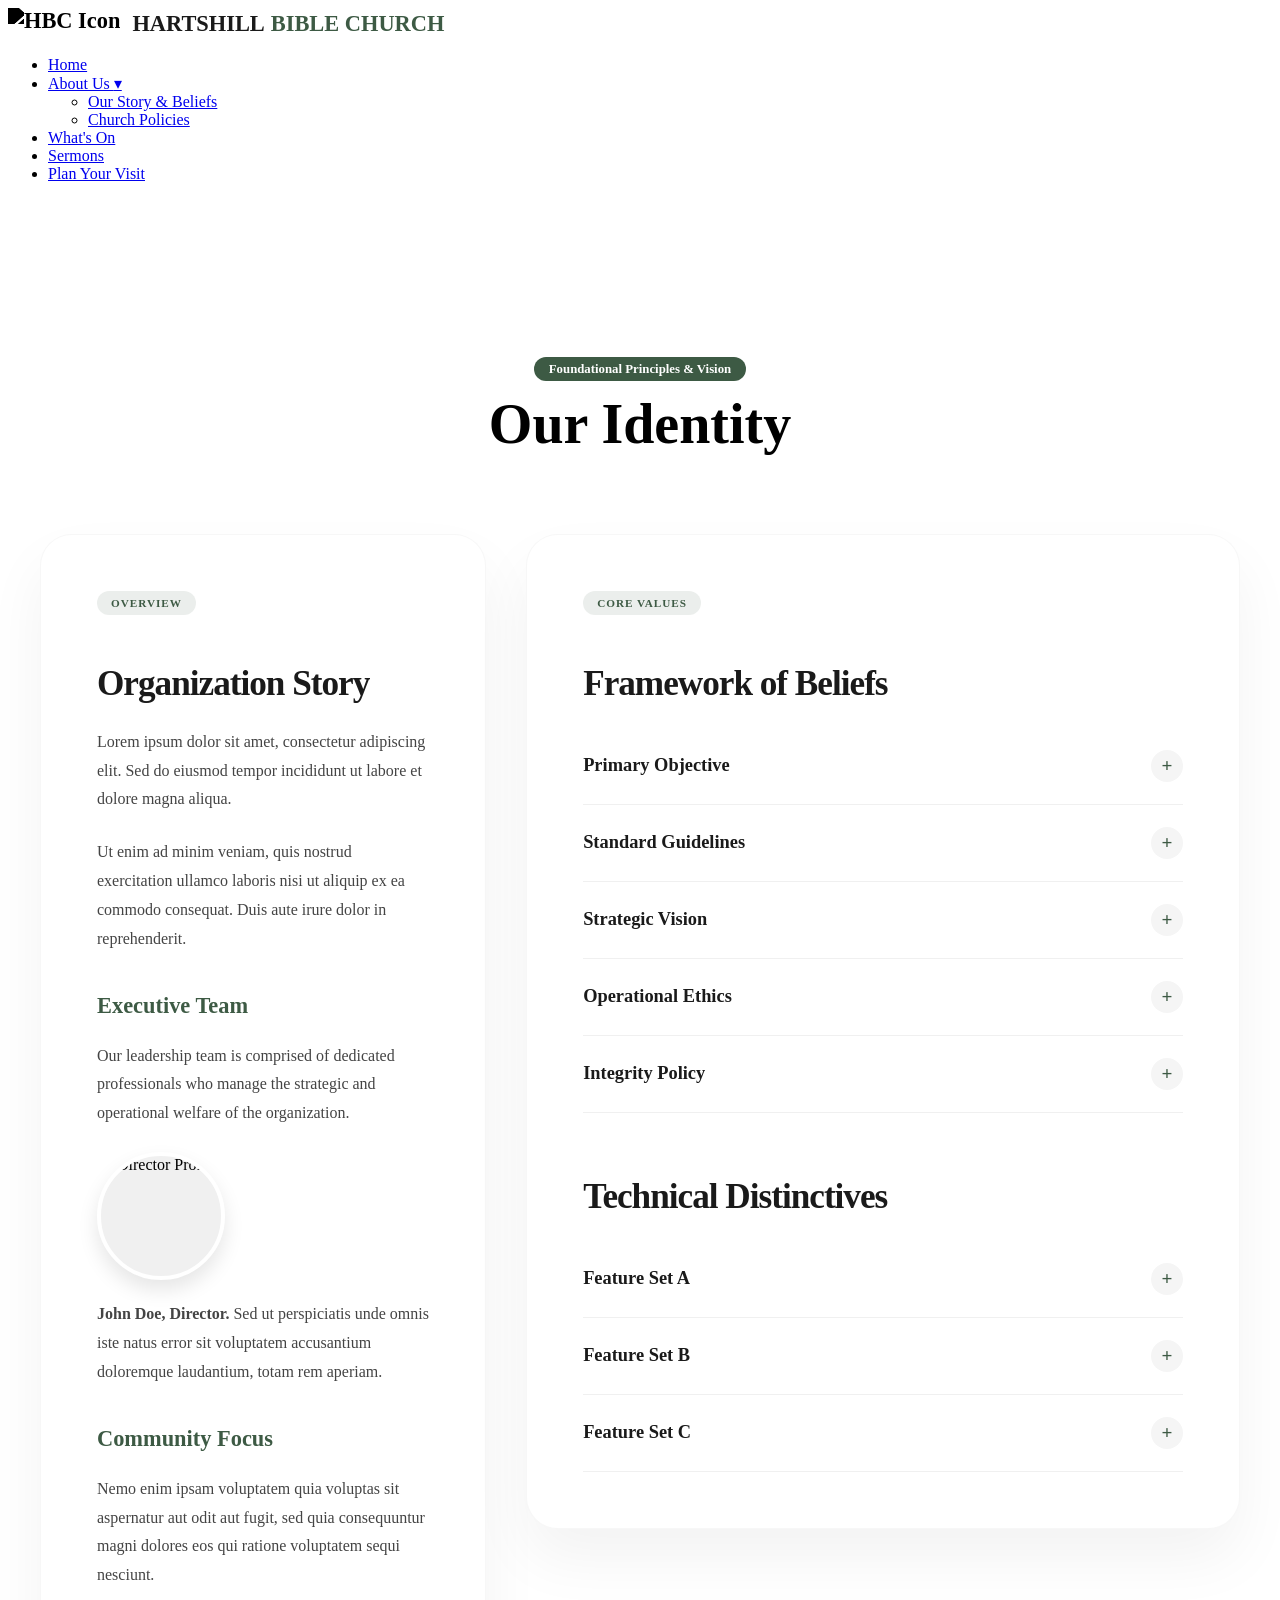
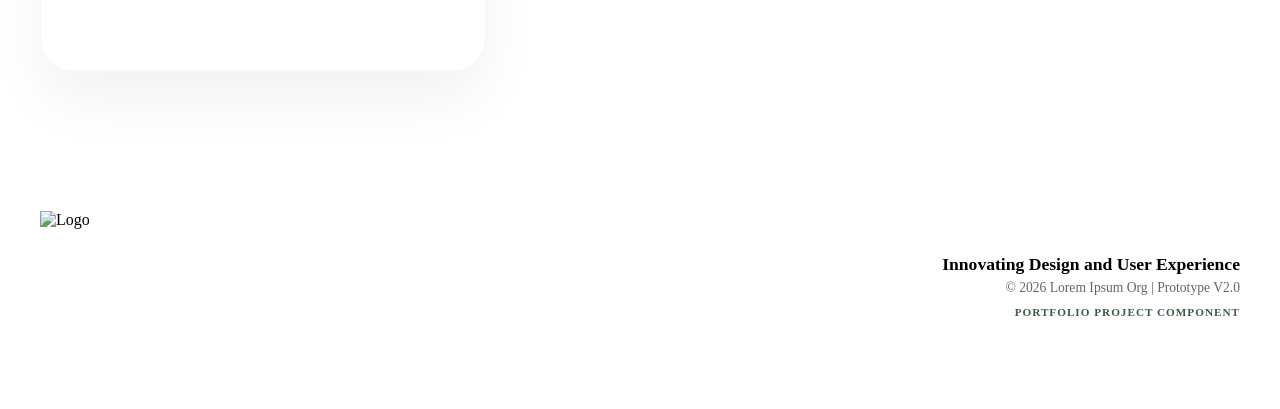
==== About1.html @ 1adec82d "Initial Commit new" ====
<!DOCTYPE html>
<html lang="en">
<head>
    <meta charset="UTF-8">
    <meta name="viewport" content="width=device-width, initial-scale=1.0">
    <title>Brand Identity | Portfolio Prototype</title>
    <link href="https://fonts.googleapis.com/css2?family=Plus+Jakarta+Sans:wght@300;400;600;800&display=swap" rel="stylesheet">
    <link rel="stylesheet" href="../Hartshill/Styles.css">
    <style>
        :root { --primary: #3d5a44; --accent: #c4a47c; }
        
        /* --- NAV LOGO (MATCHED) --- */
        .nav-logo-icon { 
            height: 32px; 
            width: auto;
            vertical-align: middle; 
            margin-right: 12px; 
            display: inline-block;
            filter: brightness(0); 
        }
        .logo { 
            display: flex; 
            align-items: center; 
            font-weight: 800; 
            font-size: 1.4rem; 
            text-decoration: none;
            color: #1a1a1a;
        }
        .logo span { color: var(--primary); margin-left: 6px; }

        /* --- HERO --- */
        .identity-hero {
            padding: 160px 0 100px;
            background: linear-gradient(rgba(255, 255, 255, 0.7), rgba(255, 255, 255, 1)), 
                        url('../Hartshill/images/index/image.jpg');
            background-size: cover; background-position: center; text-align: center;
        }

        /* --- LAYOUT GRID --- */
        .main-container {
            max-width: 1200px;
            margin: -60px auto 100px;
            padding: 0 20px;
            display: grid;
            grid-template-columns: 1fr 1.6fr;
            gap: 40px;
        }

        .info-card {
            background: white;
            border-radius: 32px;
            padding: 3.5rem;
            box-shadow: 0 30px 60px rgba(0,0,0,0.05);
            border: 1px solid rgba(0,0,0,0.03);
            height: fit-content;
        }

        .tag {
            display: inline-block;
            padding: 6px 14px;
            background: rgba(61, 90, 68, 0.1);
            color: var(--primary);
            border-radius: 50px;
            font-size: 0.7rem;
            font-weight: 800;
            text-transform: uppercase;
            letter-spacing: 1px;
            margin-bottom: 20px;
        }

        h2 { font-size: 2.2rem; font-weight: 800; margin-bottom: 1.5rem; color: #1a1a1a; letter-spacing: -1px; }
        h3 { font-size: 1.4rem; font-weight: 700; margin-top: 2.5rem; color: var(--primary); }
        .full-paragraph { font-size: 1rem; line-height: 1.8; color: #444; margin-bottom: 1.5rem; }

        /* --- LEADERSHIP IMAGE STYLE --- */
        .pastor-image-container {
            width: 120px;
            height: 120px;
            border-radius: 50%;
            background: #f0f0f0;
            border: 4px solid white;
            box-shadow: 0 10px 20px rgba(0,0,0,0.1);
            margin-bottom: 20px;
            overflow: hidden;
            display: flex;
            align-items: center;
            justify-content: center;
        }
        .pastor-image-container img {
            width: 100%;
            height: 100%;
            object-fit: cover;
        }

        /* --- PLUS MINUS ACCORDION --- */
        .accordion-item { border-bottom: 1px solid #f0f0f0; }
        .accordion-header {
            width: 100%;
            padding: 22px 0;
            display: flex;
            justify-content: space-between;
            align-items: center;
            cursor: pointer;
            font-weight: 700;
            font-size: 1.15rem;
            background: none;
            border: none;
            text-align: left;
            color: #1a1a1a;
            font-family: inherit;
        }
        .symbol {
            width: 32px; height: 32px;
            background: #f5f5f5;
            border-radius: 50%;
            display: flex; align-items: center; justify-content: center;
            font-size: 1.2rem; color: var(--primary);
            transition: all 0.3s ease;
        }
        .symbol::after { content: '+'; }
        .accordion-item.active .symbol { background: var(--primary); color: white; transform: rotate(180deg); }
        .accordion-item.active .symbol::after { content: '−'; }

        .accordion-content {
            max-height: 0;
            overflow: hidden;
            transition: max-height 0.6s cubic-bezier(0.4, 0, 0.2, 1), opacity 0.4s ease;
            opacity: 0;
        }
        .accordion-item.active .accordion-content { max-height: 3000px; padding-bottom: 30px; opacity: 1; }

        /* --- FOOTER --- */
        .footer-logo {
            height: 150px; 
            width: auto;
            opacity: 1.8;
        }

        .footer-container {
            display: flex;
            justify-content: space-between;
            align-items: center;
            max-width: 1200px;
            margin: 0 auto;
            padding: 40px 20px;
        }

        .fiec-tag-small {
            font-size: 0.7rem;
            letter-spacing: 1px;
            text-transform: uppercase;
            font-weight: 800;
            color: var(--primary);
        }

        @media (max-width: 1024px) {
            .main-container { grid-template-columns: 1fr; margin-top: -40px; }
            .footer-container { flex-direction: column; text-align: center; gap: 20px; }
            .footer-right-content { text-align: center !important; }
        }
    </style>
</head>
<body>

    <nav class="navbar">
        <a href="../Hartshill/index.html" class="logo">
            <img src="../Hartshill/images/logo/cross.svg" alt="HBC Icon" class="nav-logo-icon">
            HARTSHILL <span>BIBLE CHURCH</span>
        </a>
        <ul class="nav-links">
            <li><a href="../Hartshill/index.html">Home</a></li>
            <li class="dropdown">
                <a href="../Hartshill/About1.html" class="dropbtn">About Us <span class="chevron">▾</span></a>
                <ul class="dropdown-content">
                    <li><a href="../Hartshill/About1.html">Our Story & Beliefs</a></li>
                    <li><a href="../Hartshill/About2.html">Church Policies</a></li>
                </ul>
            </li>
            <li><a href="../Hartshill/whatson.html">What's On</a></li>
            <li><a href="../Hartshill/sermons.html">Sermons</a></li>
            <li><a href="../Hartshill/contacts.html" class="btn-nav">Plan Your Visit</a></li>
        </ul>
    </nav>

    <header class="identity-hero">
        <div class="hero-content">
            <span class="badge" style="background: var(--primary); color: white; padding: 5px 15px; border-radius: 20px; font-size: 0.8rem; font-weight: 700;">Foundational Principles & Vision</span>
            <h1 style="font-size: 3.5rem; margin-top: 15px;">Our <span>Identity</span></h1>
        </div>
    </header>

    <div class="main-container">
        <aside>
            <section class="info-card">
                <span class="tag">Overview</span>
                <h2>Organization Story</h2>
                <p class="full-paragraph">Lorem ipsum dolor sit amet, consectetur adipiscing elit. Sed do eiusmod tempor incididunt ut labore et dolore magna aliqua.</p>
                <p class="full-paragraph">Ut enim ad minim veniam, quis nostrud exercitation ullamco laboris nisi ut aliquip ex ea commodo consequat. Duis aute irure dolor in reprehenderit.</p>

                <h3>Executive Team</h3>
                <p class="full-paragraph">Our leadership team is comprised of dedicated professionals who manage the strategic and operational welfare of the organization.</p>
                <div class="pastor-image-container">
                    <img src="../Hartshill/images/index/ProfilePic.avif" alt="Director Profile">
                </div>
                <p class="full-paragraph"><strong>John Doe, Director.</strong> Sed ut perspiciatis unde omnis iste natus error sit voluptatem accusantium doloremque laudantium, totam rem aperiam.</p>

                <h3>Community Focus</h3>
                <p class="full-paragraph">Nemo enim ipsam voluptatem quia voluptas sit aspernatur aut odit aut fugit, sed quia consequuntur magni dolores eos qui ratione voluptatem sequi nesciunt.</p>
            </section>
        </aside>
        <main>
            <section class="info-card">
                <span class="tag">Core Values</span>
                <h2>Framework of Beliefs</h2>
                
                <div class="accordion">
                    <div class="accordion-item">
                        <button class="accordion-header">Primary Objective <span class="symbol"></span></button>
                        <div class="accordion-content">
                            <p class="full-paragraph">At vero eos et accusamus et iusto odio dignissimos ducimus qui blanditiis praesentium voluptatum deleniti atque corrupti quos dolores et quas molestias excepturi sint occaecati cupiditate non provident.</p>
                        </div>
                    </div>

                    <div class="accordion-item">
                        <button class="accordion-header">Standard Guidelines <span class="symbol"></span></button>
                        <div class="accordion-content">
                            <p class="full-paragraph">Similique sunt in culpa qui officia deserunt mollitia animi, id est laborum et dolorum fuga. Et harum quidem rerum facilis est et expedita distinctio. Nam libero tempore, cum soluta nobis est eligendi optio cumque nihil impedit.</p>
                        </div>
                    </div>

                    <div class="accordion-item">
                        <button class="accordion-header">Strategic Vision <span class="symbol"></span></button>
                        <div class="accordion-content">
                            <p class="full-paragraph">Temporibus autem quibusdam et aut officiis debitis aut rerum necessitatibus saepe eveniet ut et voluptates repudiandae sint et molestiae non recusandae. Itaque earum rerum hic tenetur a sapiente delectus.</p>
                        </div>
                    </div>

                    <div class="accordion-item">
                        <button class="accordion-header">Operational Ethics <span class="symbol"></span></button>
                        <div class="accordion-content">
                            <p class="full-paragraph">Quis autem vel eum iure reprehenderit qui in ea voluptate velit esse quam nihil molestiae consequatur, vel illum qui dolorem eum fugiat quo voluptas nulla pariatur?</p>
                        </div>
                    </div>

                    <div class="accordion-item">
                        <button class="accordion-header">Integrity Policy <span class="symbol"></span></button>
                        <div class="accordion-content">
                            <p class="full-paragraph">Ut enim ad minima veniam, quis nostrum exercitationem ullam corporis suscipit laboriosam, nisi ut aliquid ex ea commodi consequatur? Quis autem vel eum iure reprehenderit qui in ea voluptate.</p>
                        </div>
                    </div>
                </div>

                <h2 style="margin-top: 4rem;">Technical Distinctives</h2>
                <div class="accordion">
                    <div class="accordion-item">
                        <button class="accordion-header">Feature Set A <span class="symbol"></span></button>
                        <div class="accordion-content">
                            <p class="full-paragraph">Sed ut perspiciatis unde omnis iste natus error sit voluptatem accusantium doloremque laudantium, totam rem aperiam, eaque ipsa quae ab illo inventore veritatis et quasi architecto beatae vitae dicta sunt explicabo.</p>
                        </div>
                    </div>

                    <div class="accordion-item">
                        <button class="accordion-header">Feature Set B <span class="symbol"></span></button>
                        <div class="accordion-content">
                            <p class="full-paragraph">Ratione voluptatem sequi nesciunt. Neque porro quisquam est, qui dolorem ipsum quia dolor sit amet, consectetur, adipisci velit, sed quia non numquam eius modi tempora incidunt ut labore et dolore magnam aliquam quaerat voluptatem.</p>
                        </div>
                    </div>

                    <div class="accordion-item">
                        <button class="accordion-header">Feature Set C <span class="symbol"></span></button>
                        <div class="accordion-content">
                            <p class="full-paragraph">Nisi ut aliquid ex ea commodi consequatur? Quis autem vel eum iure reprehenderit qui in ea voluptate velit esse quam nihil molestiae consequatur, vel illum qui dolorem eum fugiat quo voluptas nulla pariatur.</p>
                        </div>
                    </div>
                </div>
            </section>
        </main>
    </div>

   <footer class="modern-footer">
        <div class="footer-container">
            <img src="../Hartshill/images/logo/logo.svg" alt="Logo" class="footer-logo">
            <div class="footer-right-content" style="text-align: right;">
                <div style="font-weight: 700; font-size: 1.1rem; margin-bottom: 5px;">Innovating Design and User Experience</div>
                <div style="color: #666; font-size: 0.85rem;">© 2026 Lorem Ipsum Org | Prototype V2.0</div>
                <div class="fiec-tag-small" style="margin-top: 10px;">Portfolio Project Component</div>
            </div>
        </div>
    </footer>

    <script>
        document.querySelectorAll('.accordion-header').forEach(button => {
            button.addEventListener('click', () => {
                const item = button.parentElement;
                item.classList.toggle('active');
            });
        });
    </script>
</body>
</html>
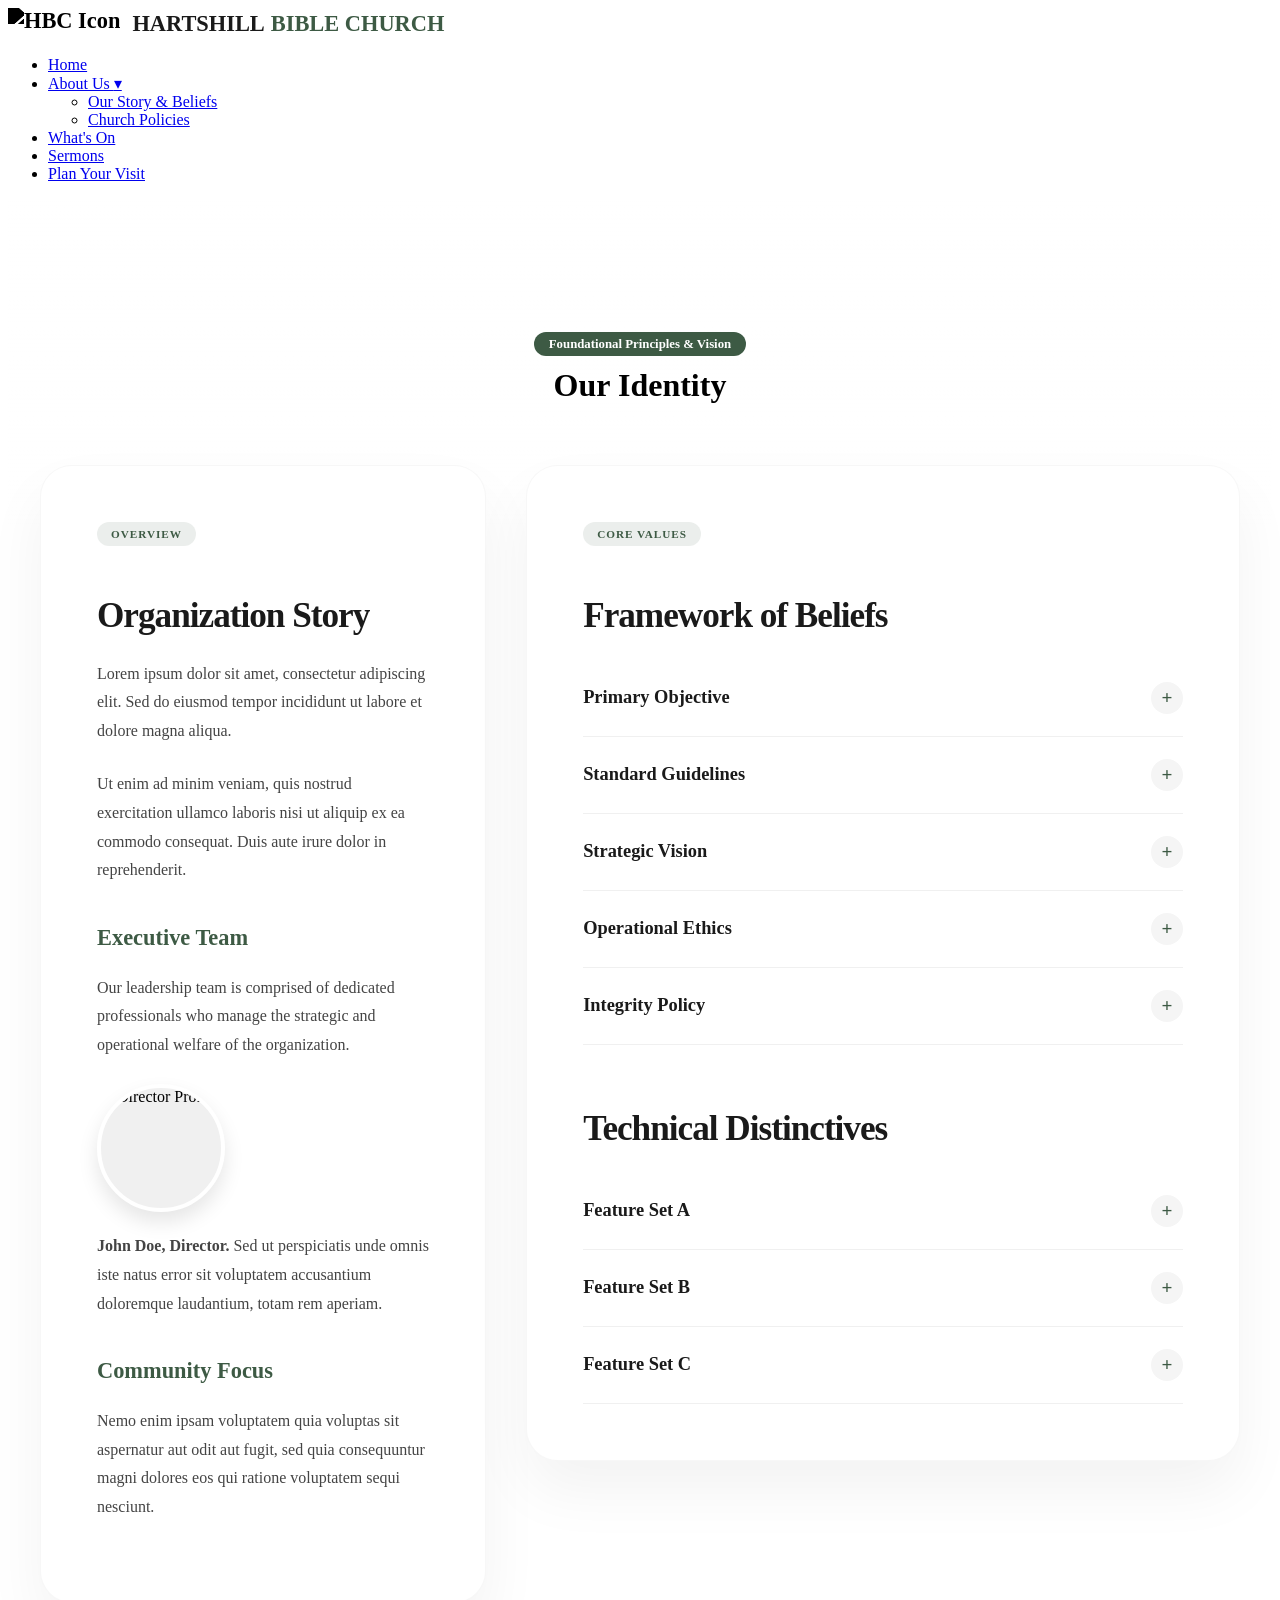
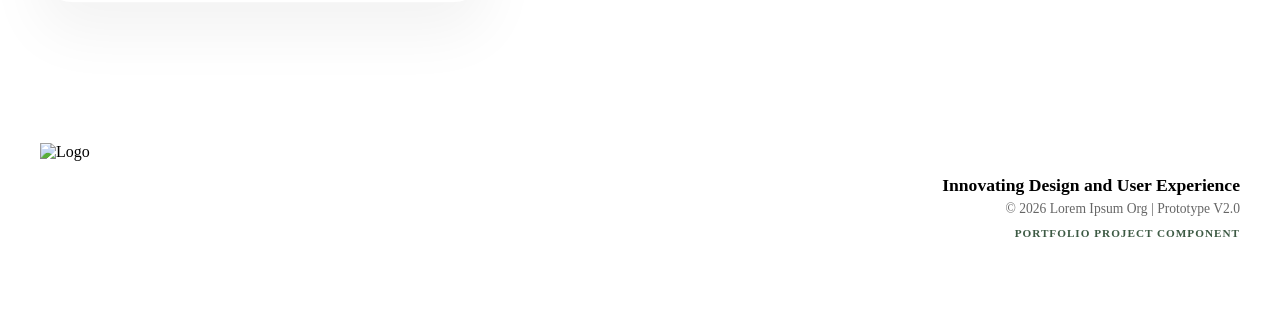
==== commit 3e2956bc: "new" ====
--- a/About1.html
+++ b/About1.html
@@ -30,7 +30,8 @@
 
         /* --- HERO --- */
         .identity-hero {
-            padding: 160px 0 100px;
+            /* Responsive padding using clamp */
+            padding: clamp(100px, 15vh, 160px) 20px 100px;
             background: linear-gradient(rgba(255, 255, 255, 0.7), rgba(255, 255, 255, 1)), 
                         url('../Hartshill/images/index/image.jpg');
             background-size: cover; background-position: center; text-align: center;
@@ -49,7 +50,8 @@
         .info-card {
             background: white;
             border-radius: 32px;
-            padding: 3.5rem;
+            /* Fluid padding for better mobile experience */
+            padding: clamp(1.5rem, 5vw, 3.5rem);
             box-shadow: 0 30px 60px rgba(0,0,0,0.05);
             border: 1px solid rgba(0,0,0,0.03);
             height: fit-content;
@@ -68,7 +70,7 @@
             margin-bottom: 20px;
         }
 
-        h2 { font-size: 2.2rem; font-weight: 800; margin-bottom: 1.5rem; color: #1a1a1a; letter-spacing: -1px; }
+        h2 { font-size: clamp(1.8rem, 4vw, 2.2rem); font-weight: 800; margin-bottom: 1.5rem; color: #1a1a1a; letter-spacing: -1px; }
         h3 { font-size: 1.4rem; font-weight: 700; margin-top: 2.5rem; color: var(--primary); }
         .full-paragraph { font-size: 1rem; line-height: 1.8; color: #444; margin-bottom: 1.5rem; }
 
@@ -116,6 +118,7 @@
             display: flex; align-items: center; justify-content: center;
             font-size: 1.2rem; color: var(--primary);
             transition: all 0.3s ease;
+            flex-shrink: 0; /* Prevents icon from squishing */
         }
         .symbol::after { content: '+'; }
         .accordion-item.active .symbol { background: var(--primary); color: white; transform: rotate(180deg); }
@@ -131,9 +134,9 @@
 
         /* --- FOOTER --- */
         .footer-logo {
-            height: 150px; 
+            height: clamp(80px, 10vw, 150px); 
             width: auto;
-            opacity: 1.8;
+            opacity: 1; /* Corrected from 1.8 to 1 */
         }
 
         .footer-container {
@@ -154,7 +157,12 @@
         }
 
         @media (max-width: 1024px) {
-            .main-container { grid-template-columns: 1fr; margin-top: -40px; }
+            .main-container { 
+                grid-template-columns: 1fr; 
+                margin-top: -40px; 
+                gap: 20px;
+            }
+            .hero-content h1 { font-size: 2.5rem !important; }
             .footer-container { flex-direction: column; text-align: center; gap: 20px; }
             .footer-right-content { text-align: center !important; }
         }
@@ -185,7 +193,7 @@
     <header class="identity-hero">
         <div class="hero-content">
             <span class="badge" style="background: var(--primary); color: white; padding: 5px 15px; border-radius: 20px; font-size: 0.8rem; font-weight: 700;">Foundational Principles & Vision</span>
-            <h1 style="font-size: 3.5rem; margin-top: 15px;">Our <span>Identity</span></h1>
+            <h1 style="margin-top: 15px;">Our <span>Identity</span></h1>
         </div>
     </header>
 
@@ -231,7 +239,7 @@
                     <div class="accordion-item">
                         <button class="accordion-header">Strategic Vision <span class="symbol"></span></button>
                         <div class="accordion-content">
-                            <p class="full-paragraph">Temporibus autem quibusdam et aut officiis debitis aut rerum necessitatibus saepe eveniet ut et voluptates repudiandae sint et molestiae non recusandae. Itaque earum rerum hic tenetur a sapiente delectus.</p>
+                            <p class="full-paragraph">Temporibus autem quibusdam et aut offices debitis aut rerum necessitatibus saepe eveniet ut et voluptates repudiandae sint et molestiae non recusandae. Itaque earum rerum hic tenetur a sapiente delectus.</p>
                         </div>
                     </div>
 
@@ -292,6 +300,14 @@
         document.querySelectorAll('.accordion-header').forEach(button => {
             button.addEventListener('click', () => {
                 const item = button.parentElement;
+                
+                // Optional: Close other items when one opens
+                /*
+                document.querySelectorAll('.accordion-item').forEach(otherItem => {
+                    if (otherItem !== item) otherItem.classList.remove('active');
+                });
+                */
+                
                 item.classList.toggle('active');
             });
         });
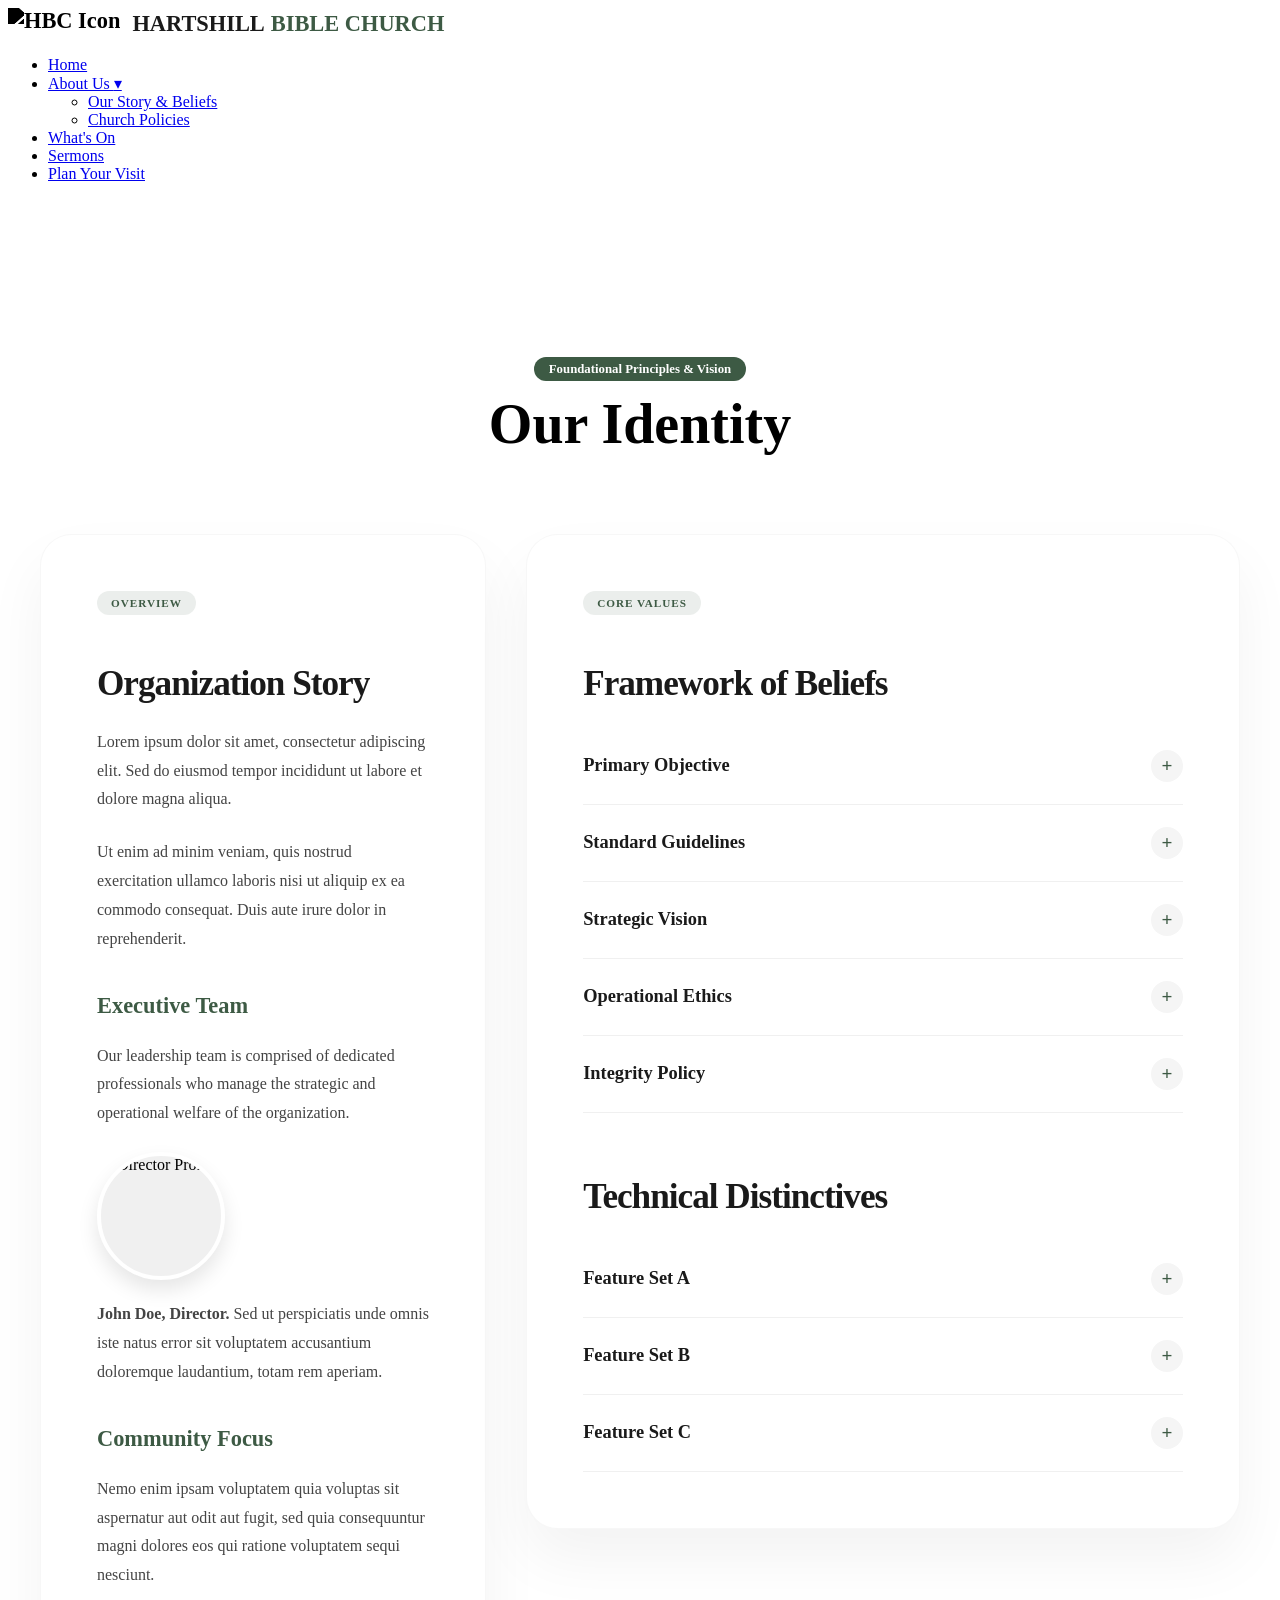
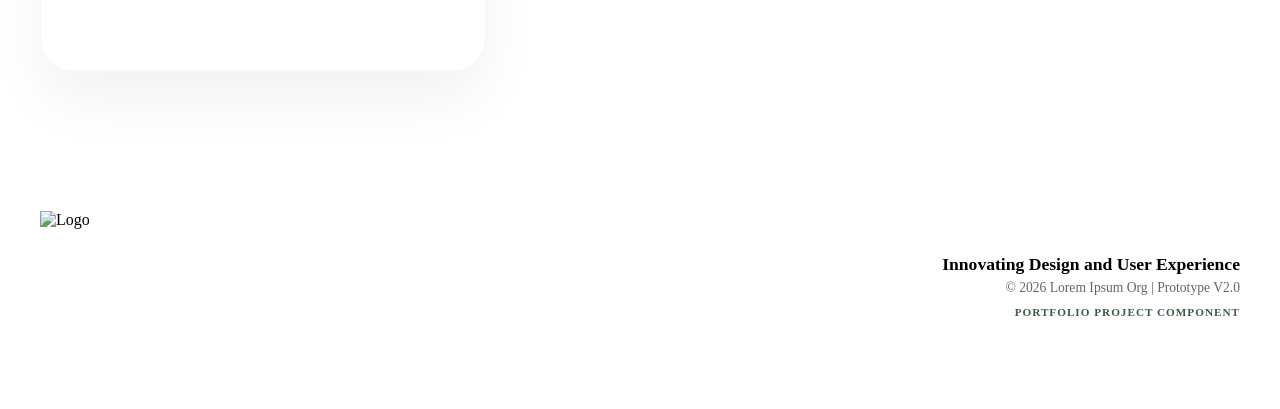
==== commit a5a9a528: "redone" ====
--- a/About1.html
+++ b/About1.html
@@ -30,8 +30,7 @@
 
         /* --- HERO --- */
         .identity-hero {
-            /* Responsive padding using clamp */
-            padding: clamp(100px, 15vh, 160px) 20px 100px;
+            padding: 160px 0 100px;
             background: linear-gradient(rgba(255, 255, 255, 0.7), rgba(255, 255, 255, 1)), 
                         url('../Hartshill/images/index/image.jpg');
             background-size: cover; background-position: center; text-align: center;
@@ -50,8 +49,7 @@
         .info-card {
             background: white;
             border-radius: 32px;
-            /* Fluid padding for better mobile experience */
-            padding: clamp(1.5rem, 5vw, 3.5rem);
+            padding: 3.5rem;
             box-shadow: 0 30px 60px rgba(0,0,0,0.05);
             border: 1px solid rgba(0,0,0,0.03);
             height: fit-content;
@@ -70,7 +68,7 @@
             margin-bottom: 20px;
         }
 
-        h2 { font-size: clamp(1.8rem, 4vw, 2.2rem); font-weight: 800; margin-bottom: 1.5rem; color: #1a1a1a; letter-spacing: -1px; }
+        h2 { font-size: 2.2rem; font-weight: 800; margin-bottom: 1.5rem; color: #1a1a1a; letter-spacing: -1px; }
         h3 { font-size: 1.4rem; font-weight: 700; margin-top: 2.5rem; color: var(--primary); }
         .full-paragraph { font-size: 1rem; line-height: 1.8; color: #444; margin-bottom: 1.5rem; }
 
@@ -118,7 +116,6 @@
             display: flex; align-items: center; justify-content: center;
             font-size: 1.2rem; color: var(--primary);
             transition: all 0.3s ease;
-            flex-shrink: 0; /* Prevents icon from squishing */
         }
         .symbol::after { content: '+'; }
         .accordion-item.active .symbol { background: var(--primary); color: white; transform: rotate(180deg); }
@@ -134,9 +131,9 @@
 
         /* --- FOOTER --- */
         .footer-logo {
-            height: clamp(80px, 10vw, 150px); 
+            height: 150px; 
             width: auto;
-            opacity: 1; /* Corrected from 1.8 to 1 */
+            opacity: 1.8;
         }
 
         .footer-container {
@@ -157,12 +154,7 @@
         }
 
         @media (max-width: 1024px) {
-            .main-container { 
-                grid-template-columns: 1fr; 
-                margin-top: -40px; 
-                gap: 20px;
-            }
-            .hero-content h1 { font-size: 2.5rem !important; }
+            .main-container { grid-template-columns: 1fr; margin-top: -40px; }
             .footer-container { flex-direction: column; text-align: center; gap: 20px; }
             .footer-right-content { text-align: center !important; }
         }
@@ -193,7 +185,7 @@
     <header class="identity-hero">
         <div class="hero-content">
             <span class="badge" style="background: var(--primary); color: white; padding: 5px 15px; border-radius: 20px; font-size: 0.8rem; font-weight: 700;">Foundational Principles & Vision</span>
-            <h1 style="margin-top: 15px;">Our <span>Identity</span></h1>
+            <h1 style="font-size: 3.5rem; margin-top: 15px;">Our <span>Identity</span></h1>
         </div>
     </header>
 
@@ -239,7 +231,7 @@
                     <div class="accordion-item">
                         <button class="accordion-header">Strategic Vision <span class="symbol"></span></button>
                         <div class="accordion-content">
-                            <p class="full-paragraph">Temporibus autem quibusdam et aut offices debitis aut rerum necessitatibus saepe eveniet ut et voluptates repudiandae sint et molestiae non recusandae. Itaque earum rerum hic tenetur a sapiente delectus.</p>
+                            <p class="full-paragraph">Temporibus autem quibusdam et aut officiis debitis aut rerum necessitatibus saepe eveniet ut et voluptates repudiandae sint et molestiae non recusandae. Itaque earum rerum hic tenetur a sapiente delectus.</p>
                         </div>
                     </div>
 
@@ -300,14 +292,6 @@
         document.querySelectorAll('.accordion-header').forEach(button => {
             button.addEventListener('click', () => {
                 const item = button.parentElement;
-                
-                // Optional: Close other items when one opens
-                /*
-                document.querySelectorAll('.accordion-item').forEach(otherItem => {
-                    if (otherItem !== item) otherItem.classList.remove('active');
-                });
-                */
-                
                 item.classList.toggle('active');
             });
         });
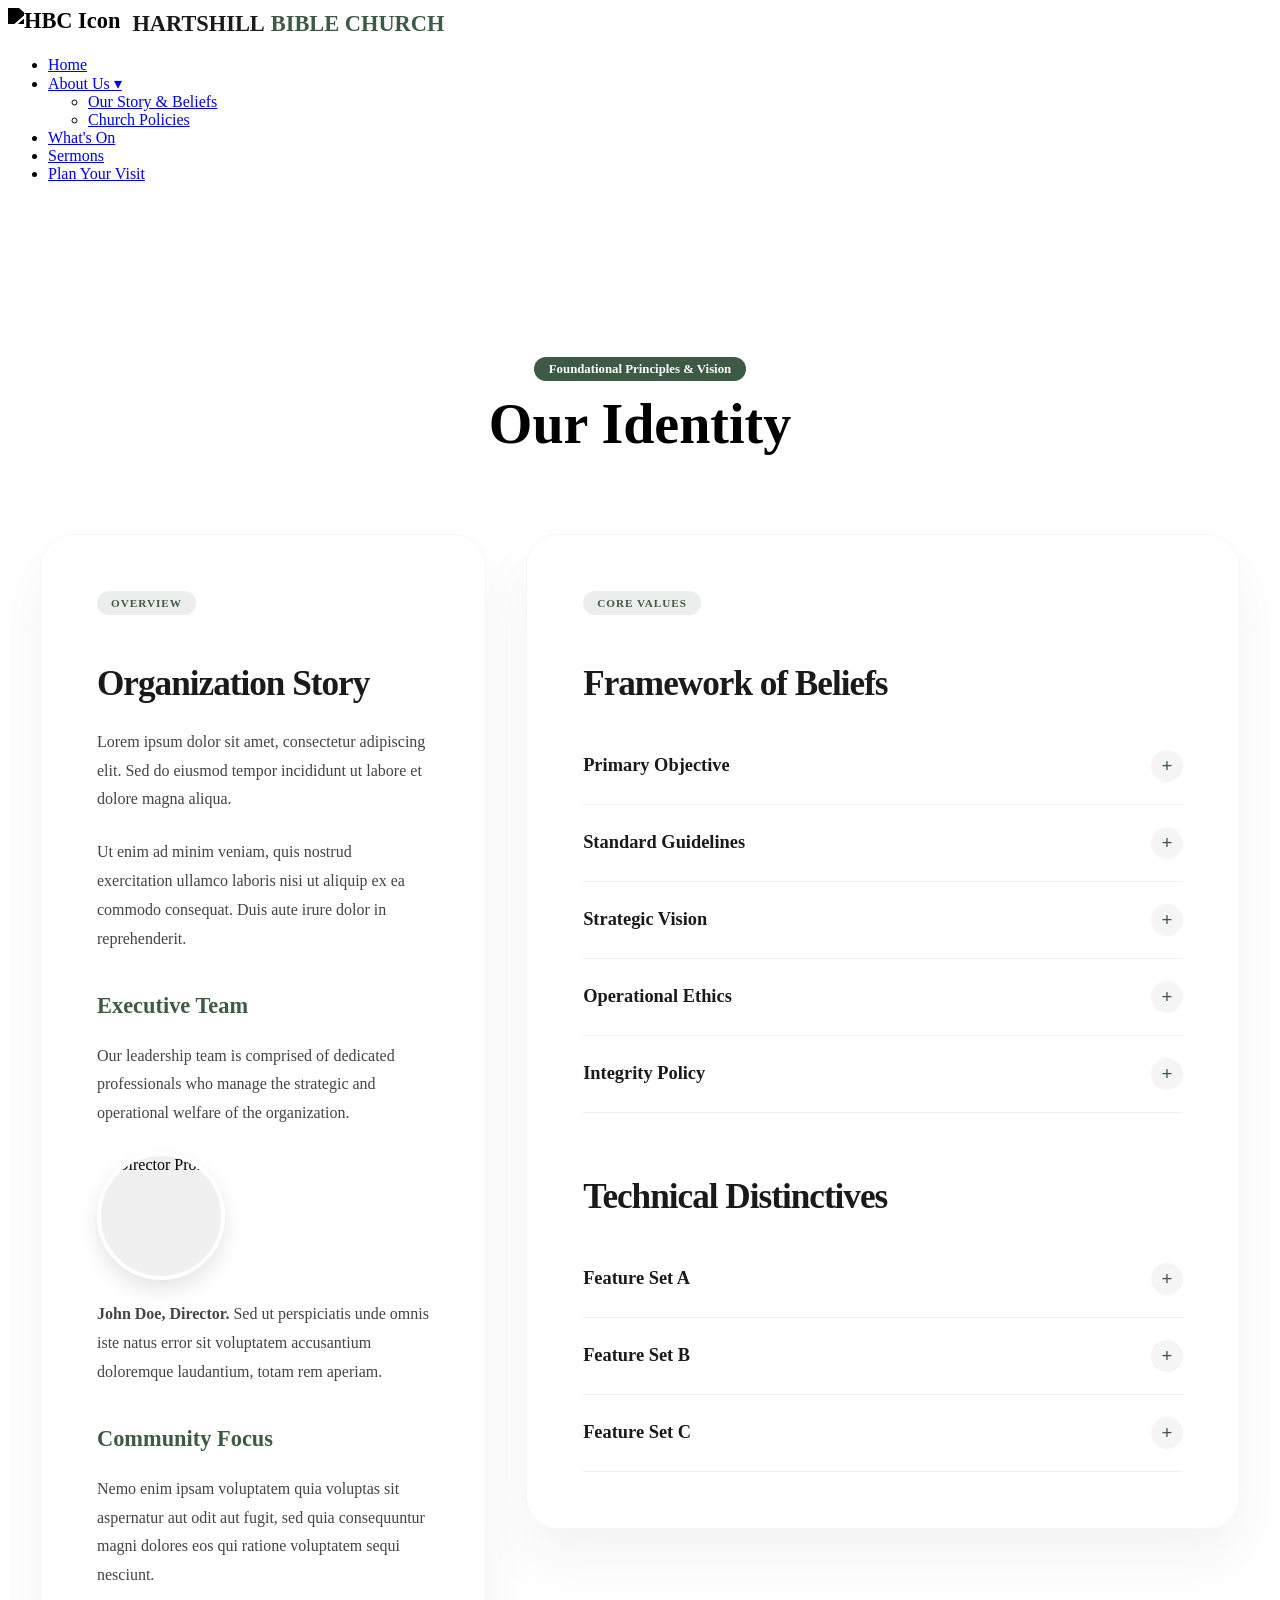
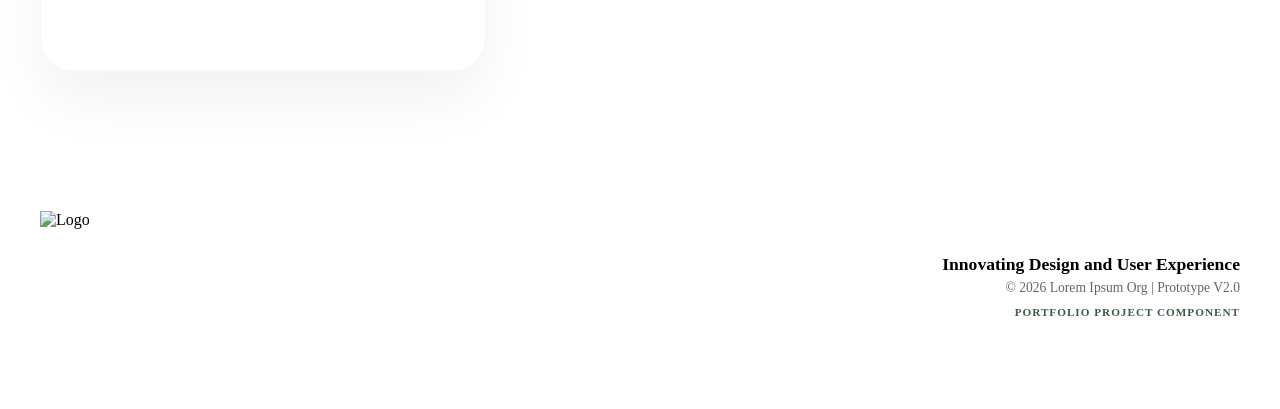
==== commit 3fd40df1: "changes" ====
--- a/About1.html
+++ b/About1.html
@@ -163,24 +163,33 @@
 <body>
 
     <nav class="navbar">
-        <a href="../Hartshill/index.html" class="logo">
-            <img src="../Hartshill/images/logo/cross.svg" alt="HBC Icon" class="nav-logo-icon">
-            HARTSHILL <span>BIBLE CHURCH</span>
-        </a>
-        <ul class="nav-links">
-            <li><a href="../Hartshill/index.html">Home</a></li>
-            <li class="dropdown">
-                <a href="../Hartshill/About1.html" class="dropbtn">About Us <span class="chevron">▾</span></a>
-                <ul class="dropdown-content">
-                    <li><a href="../Hartshill/About1.html">Our Story & Beliefs</a></li>
-                    <li><a href="../Hartshill/About2.html">Church Policies</a></li>
-                </ul>
-            </li>
-            <li><a href="../Hartshill/whatson.html">What's On</a></li>
-            <li><a href="../Hartshill/sermons.html">Sermons</a></li>
-            <li><a href="../Hartshill/contacts.html" class="btn-nav">Plan Your Visit</a></li>
-        </ul>
-    </nav>
+    <a href="../Hartshill/index.html" class="logo">
+        <img src="../Hartshill/images/logo/cross.svg" alt="HBC Icon" class="nav-logo-icon">
+        HARTSHILL <span>BIBLE CHURCH</span>
+    </a>
+
+    <input type="checkbox" id="menu-toggle" style="display: none;">
+    
+    <label for="menu-toggle" class="burger-label">
+        <span></span>
+        <span></span>
+        <span></span>
+    </label>
+
+    <ul class="nav-links">
+        <li><a href="../Hartshill/index.html">Home</a></li>
+        <li class="dropdown">
+            <a href="../Hartshill/About1.html" class="dropbtn">About Us ▾</a>
+            <ul class="dropdown-content">
+                <li><a href="../Hartshill/About1.html">Our Story & Beliefs</a></li>
+                <li><a href="../Hartshill/About2.html">Church Policies</a></li>
+            </ul>
+        </li>
+        <li><a href="../Hartshill/whatson.html">What's On</a></li>
+        <li><a href="../Hartshill/sermons.html">Sermons</a></li>
+        <li><a href="../Hartshill/contacts.html" class="btn-nav">Plan Your Visit</a></li>
+    </ul>
+</nav>
 
     <header class="identity-hero">
         <div class="hero-content">
